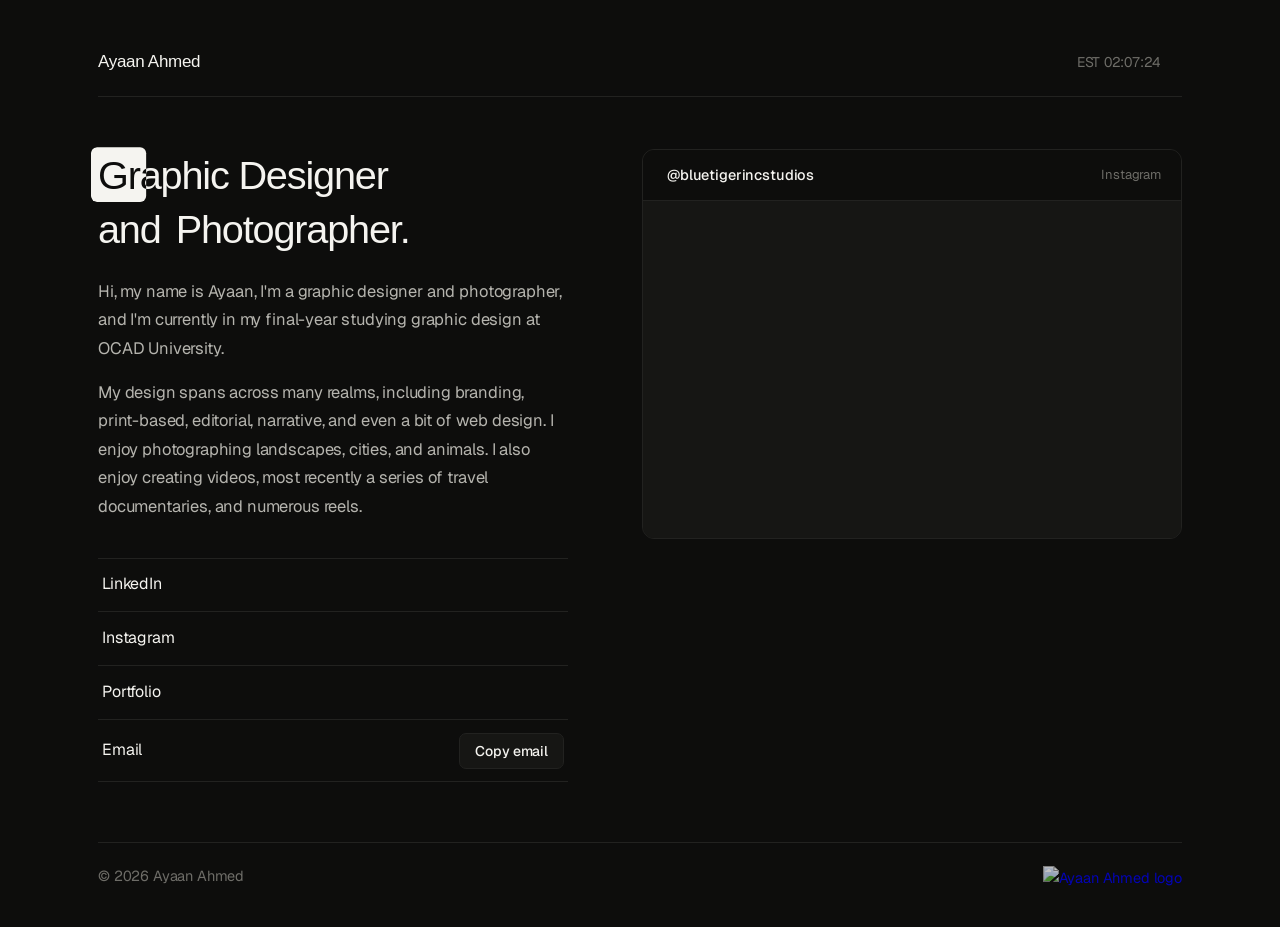
==== index.html @ 602e0cf1 "Update index.html" ====
<!DOCTYPE html>
<html lang="en" data-theme="dark">
<head>
  <meta charset="UTF-8">
  <meta name="viewport" content="width=device-width, initial-scale=1.0">
  <title>Ayaan Ahmed</title>
  <meta name="description" content="Ayaan Ahmed — Graphic designer and photographer.">
  <link rel="icon" type="image/svg+xml" href="assets/favicon.png">
  <link rel="preconnect" href="https://api.fontshare.com">
  <link href="https://api.fontshare.com/v2/css?f[]=general-sans@400,500,600&display=swap" rel="stylesheet">
  <link rel="preconnect" href="https://fonts.googleapis.com">
  <link rel="preconnect" href="https://fonts.gstatic.com" crossorigin>
  <link href="https://fonts.googleapis.com/css2?family=Geist:wght@400;500&display=swap" rel="stylesheet">
  <script src="https://unpkg.com/@phosphor-icons/web"></script>
  <script src="https://cdnjs.cloudflare.com/ajax/libs/gsap/3.12.5/gsap.min.js"></script>
  <style>
    :root,
    [data-theme="dark"] {
      --font-sans: 'Geist', -apple-system, BlinkMacSystemFont, sans-serif;
      --bg: #0D0D0C;
      --text: #F5F4F0;
      --body: #B5B4AE;
      --secondary: #9E9D97;
      --muted: #6E6D68;
      --border: #222220;
      --surface: #161614;
      --surface-hover: #20201D;
      --accent: #D6D3C9;
    }

    [data-theme="light"] {
      --bg: #F6F5F0;
      --text: #141413;
      --body: #42413D;
      --secondary: #575653;
      --muted: #86857F;
      --border: #E5E3DC;
      --surface: #ECEAE3;
      --surface-hover: #E2DFD5;
      --accent: #5C5952;
    }

    * {
      box-sizing: border-box;
      margin: 0;
      padding: 0;
      -webkit-tap-highlight-color: transparent;
    }

    html {
      font-size: 16px;
      -webkit-font-smoothing: antialiased;
      -moz-osx-font-smoothing: grayscale;
      text-rendering: optimizeLegibility;
    }

    body {
      background-color: var(--bg);
      color: var(--text);
      font-family: 'Geist', -apple-system, BlinkMacSystemFont, sans-serif;
      font-size: 1rem;
      line-height: 1.68;
      letter-spacing: -0.01em;
      min-height: 100vh;
      min-height: 100dvh;
      display: flex;
      flex-direction: column;
      overflow-x: hidden;
      transition: background-color 0.3s ease, color 0.3s ease;
    }

    .scroll-progress-track {
      position: fixed;
      top: 0;
      left: 0;
      width: 100%;
      height: 2px;
      background: transparent;
      z-index: 9999;
      pointer-events: none;
      opacity: 0;
      transition: opacity 0.25s ease;
    }

    .scroll-progress-track.is-scrollable {
      opacity: 1;
    }

    .scroll-progress-bar {
      width: 100%;
      height: 100%;
      background-color: var(--text);
      transform-origin: 0% 50%;
      transform: scaleX(0);
    }

    .page-shell {
      width: 100%;
      max-width: 1180px;
      margin: 0 auto;
      padding: 48px 48px 36px;
      flex: 1;
      display: flex;
      flex-direction: column;
      justify-content: space-between;
    }

    header {
      position: relative;
      display: flex;
      align-items: center;
      justify-content: space-between;
      gap: 16px;
      padding-bottom: 20px;
      margin-bottom: 44px;
    }

    .header-line {
      position: absolute;
      bottom: 0;
      left: 0;
      width: 100%;
      height: 1px;
      background-color: var(--border);
      transform-origin: left center;
      overflow: hidden;
      transition: background-color 0.3s ease;
    }

    .brand-name {
      font-family: 'General Sans', -apple-system, BlinkMacSystemFont, sans-serif;
      font-size: 1.0625rem;
      font-weight: 500;
      letter-spacing: -0.018em;
      color: var(--text);
      text-decoration: none;
      display: inline-block;
      transition: color 0.3s ease;
    }

    .header-right {
      display: flex;
      align-items: center;
      gap: 14px;
    }

    .header-clock {
      font-family: var(--font-sans);
      font-size: 0.875rem;
      font-weight: 400;
      font-variant-numeric: tabular-nums;
      color: var(--muted);
      letter-spacing: -0.01em;
      white-space: nowrap;
      display: inline-flex;
      align-items: center;
      transition: color 0.3s ease;
    }

    .theme-toggle {
      appearance: none;
      border: none;
      background: transparent;
      color: var(--muted);
      padding: 4px;
      display: inline-flex;
      align-items: center;
      justify-content: center;
      cursor: pointer;
      font-size: 1.1rem;
      line-height: 1;
      transition: color 0.2s ease, transform 0.2s ease;
    }

    .theme-toggle:hover {
      color: var(--text);
    }

    .theme-toggle:focus-visible {
      outline: 1.5px solid var(--text);
      outline-offset: 4px;
      border-radius: 4px;
    }

    main {
      display: grid;
      grid-template-columns: minmax(320px, 470px) minmax(340px, 540px);
      justify-content: space-between;
      align-items: start;
      gap: 64px;
      margin: auto 0;
      padding: 8px 0 28px;
    }

    .left-column {
      display: flex;
      flex-direction: column;
      gap: 38px;
    }

    .hero-heading {
      font-family: 'General Sans', -apple-system, BlinkMacSystemFont, sans-serif;
      font-size: clamp(1.95rem, 3.1vw, 2.55rem);
      font-weight: 500;
      line-height: 1.32;
      letter-spacing: -0.03em;
      color: var(--text);
      margin-bottom: 22px;
      cursor: default;
      user-select: none;
      -webkit-user-select: none;
    }

    .hl-line-one {
      display: block;
    }

    .line-two {
      display: block;
      margin-top: 0.04em;
    }

    .hl-token {
      display: inline-grid;
      vertical-align: baseline;
      white-space: nowrap;
      position: relative;
    }

    #token-gd {
      margin-left: -0.18em;
      margin-right: 0;
    }

    .word-and {
      display: inline-block;
      padding: 0 0.14em 0 0;
      color: var(--text);
    }

    #token-ph {
      margin-left: 0.06em;
    }

    .hl-base,
    .hl-fill {
      grid-area: 1 / 1;
      display: inline-block;
      padding: 0.03em 0.18em;
      margin: -0.03em 0;
      border-radius: 6px;
      pointer-events: none;
    }

    .hl-base {
      color: var(--text);
      transition: color 0.3s ease;
    }

    .hl-fill {
      background-color: var(--text);
      color: var(--bg);
      clip-path: inset(0% 100% 0% 0% round 6px);
      will-change: clip-path;
      transform: translateZ(0);
      backface-visibility: hidden;
      -webkit-backface-visibility: hidden;
      transition: background-color 0.3s ease, color 0.3s ease;
    }

    .bio-copy {
      display: flex;
      flex-direction: column;
      gap: 16px;
      background: transparent;
    }

    .bio-copy p {
      font-family: 'Geist', -apple-system, BlinkMacSystemFont, sans-serif;
      font-size: 1.03125rem;
      line-height: 1.72;
      color: var(--body);
      background: transparent;
      transition: color 0.3s ease;
    }

    .links-list {
      position: relative;
      display: flex;
      flex-direction: column;
    }

    .row-border-top,
    .row-border-bottom {
      position: absolute;
      left: 0;
      width: 100%;
      height: 1px;
      background-color: var(--border);
      transform-origin: left center;
      pointer-events: none;
      transition: background-color 0.3s ease;
    }

    .row-border-top {
      top: 0;
    }

    .row-border-bottom {
      bottom: 0;
    }

    .link-row {
      position: relative;
      min-height: 54px;
      display: flex;
      align-items: center;
      justify-content: space-between;
      gap: 12px;
      padding: 13px 4px;
      text-decoration: none;
      color: var(--text);
      font-family: 'Geist', -apple-system, BlinkMacSystemFont, sans-serif;
      font-size: 1rem;
      transition: opacity 0.22s ease, color 0.3s ease;
    }

    @media (hover: hover) {
      .links-list:hover .link-row {
        opacity: 0.42;
      }

      .links-list .link-row:hover {
        opacity: 1;
      }
    }

    .row-label {
      color: var(--text);
      font-weight: 400;
      transition: color 0.3s ease;
    }

    .row-icon {
      display: inline-flex;
      align-items: center;
      justify-content: center;
      color: var(--muted);
      font-size: 1.0625rem;
      transition: transform 0.22s cubic-bezier(0.16, 1, 0.3, 1), color 0.22s ease;
    }

    @media (hover: hover) {
      a.link-row:hover .row-icon {
        transform: translate(3px, -3px);
        color: var(--text);
      }
    }

    .copy-trigger {
      appearance: none;
      border: 1px solid var(--border);
      background-color: var(--surface);
      color: var(--text);
      font-family: 'Geist', -apple-system, BlinkMacSystemFont, sans-serif;
      font-size: 0.875rem;
      font-weight: 500;
      letter-spacing: -0.01em;
      line-height: 1;
      padding: 9px 15px;
      min-height: 36px;
      border-radius: 7px;
      display: inline-flex;
      align-items: center;
      justify-content: center;
      cursor: pointer;
      transition: background-color 0.18s ease, border-color 0.18s ease, color 0.18s ease;
    }

    .copy-trigger:hover {
      background-color: var(--surface-hover);
    }

    .copy-trigger:focus-visible,
    a.link-row:focus-visible {
      outline: 1.5px solid var(--text);
      outline-offset: 2px;
    }

    .copy-trigger.copied {
      background-color: var(--text);
      border-color: var(--text);
      color: var(--bg);
    }

    .right-column {
      width: 100%;
    }

    .ig-card {
      width: 100%;
      border: 1px solid var(--border);
      border-radius: 12px;
      background-color: var(--surface);
      overflow: hidden;
      transition: border-color 0.3s ease, background-color 0.3s ease;
    }

    .ig-card-header {
      display: flex;
      align-items: center;
      justify-content: space-between;
      padding: 13px 16px;
      border-bottom: 1px solid var(--border);
      background-color: var(--bg);
      text-decoration: none;
      color: var(--text);
      transition: background-color 0.2s ease, border-color 0.3s ease, color 0.3s ease;
    }

    .ig-card-header:hover {
      background-color: var(--surface);
    }

    .ig-handle-wrap {
      display: inline-flex;
      align-items: center;
      gap: 8px;
      font-size: 0.90625rem;
      font-weight: 500;
      color: var(--text);
      letter-spacing: -0.01em;
    }

    .ig-handle-wrap i {
      font-size: 1.1rem;
      color: var(--secondary);
    }

    .ig-header-action {
      display: inline-flex;
      align-items: center;
      gap: 4px;
      font-size: 0.8125rem;
      color: var(--muted);
      transition: color 0.2s ease;
    }

    .ig-card-header:hover .ig-header-action {
      color: var(--text);
    }

    .ig-crop-viewport {
      width: 100%;
      aspect-ratio: 3 / 1.88;
      overflow: hidden;
      position: relative;
      background-color: var(--surface);
    }

    .ig-embed-shift {
      position: absolute;
      top: -168px;
      left: -2px;
      right: -2px;
    }

    .ig-top-mask {
      position: absolute;
      top: 0;
      left: 0;
      right: 0;
      height: 3px;
      background-color: var(--surface);
      z-index: 5;
      pointer-events: none;
      transition: background-color 0.3s ease;
    }

    .ig-bottom-mask {
      position: absolute;
      bottom: 0;
      left: 0;
      right: 0;
      height: 4px;
      background-color: var(--surface);
      z-index: 5;
      pointer-events: none;
      transition: background-color 0.3s ease;
    }

    .ig-crop-viewport .instagram-media,
    .ig-crop-viewport iframe {
      width: 100% !important;
      min-width: 100% !important;
      max-width: 100% !important;
      margin: 0 !important;
      border: 0 !important;
      box-shadow: none !important;
    }

    footer.site-footer {
      position: relative;
      margin-top: 32px;
      padding-top: 20px;
      display: flex;
      align-items: center;
      justify-content: space-between;
      gap: 16px;
      font-family: 'Geist', -apple-system, BlinkMacSystemFont, sans-serif;
      font-size: 0.90625rem;
      font-variant-numeric: tabular-nums;
      color: var(--muted);
      transition: color 0.3s ease;
    }

    .footer-line {
      position: absolute;
      top: 0;
      left: 0;
      width: 100%;
      height: 1px;
      background-color: var(--border);
      transform-origin: left center;
      overflow: hidden;
      transition: background-color 0.3s ease;
    }

    .footer-left {
      display: inline-flex;
      align-items: center;
      font-family: var(--font-sans);
      font-variant-numeric: tabular-nums;
      white-space: nowrap;
      color: var(--muted);
      transition: color 0.3s ease;
    }

    .footer-right {
      display: inline-flex;
      align-items: center;
      justify-content: flex-end;
    }

    .footer-logo-link {
      display: inline-flex;
      align-items: center;
      justify-content: flex-end;
      padding: 4px 0;
      border-radius: 6px;
      cursor: pointer;
      text-decoration: none;
      opacity: 0.75;
      transition: opacity 0.32s cubic-bezier(0.22, 1, 0.36, 1), transform 0.32s cubic-bezier(0.22, 1, 0.36, 1);
    }

    .footer-logo-link:hover {
      opacity: 1;
      transform: translateY(-1px);
    }

    .footer-logo-link:focus-visible {
      opacity: 1;
      outline: 1.5px solid var(--text);
      outline-offset: 4px;
    }

    .footer-brand-img {
      height: 21px;
      width: auto;
      display: block;
      transition: filter 0.3s ease;
    }

    [data-theme="light"] .footer-brand-img {
      filter: invert(1);
    }

    @media (max-width: 920px) {
      .page-shell {
        max-width: 600px;
        padding: 36px 24px 32px;
      }

      main {
        grid-template-columns: 1fr;
        gap: 42px;
        margin: 0;
      }
    }

    @media (max-width: 520px) {
      .page-shell {
        padding: 28px 20px 28px;
      }

      header {
        margin-bottom: 32px;
        padding-bottom: 16px;
      }

      .brand-name {
        font-size: 1.15rem;
      }

      .header-right {
        gap: 12px;
      }

      .header-clock {
        font-size: 0.875rem;
      }

      .theme-toggle {
        font-size: 1.2rem;
        padding: 4px;
      }

      main {
        gap: 38px;
        padding: 4px 0 20px;
      }

      .left-column {
        gap: 32px;
      }

      .hero-heading {
        font-size: clamp(2rem, 8.4vw, 2.45rem);
        line-height: 1.28;
        margin-bottom: 20px;
      }

      .bio-copy {
        gap: 16px;
      }

      .bio-copy p {
        font-size: 1.125rem;
        line-height: 1.68;
      }

      .link-row {
        min-height: 58px;
        padding: 15px 2px;
        font-size: 1.09375rem;
      }

      .row-icon {
        font-size: 1.2rem;
      }

      .copy-trigger {
        min-height: 42px;
        padding: 10px 16px;
        font-size: 0.96875rem;
        border-radius: 8px;
      }

      .ig-card-header {
        padding: 14px 16px;
      }

      .ig-handle-wrap {
        font-size: 0.96875rem;
      }

      .ig-header-action {
        font-size: 0.875rem;
      }

      .ig-embed-shift {
        top: -170px;
      }

      footer.site-footer {
        margin-top: 24px;
        padding-top: 18px;
        font-size: 0.84375rem;
        gap: 10px;
      }

      .footer-brand-img {
        height: 18px;
      }
    }
  </style>
</head>
<body>
  <div class="scroll-progress-track" id="scroll-progress-track" aria-hidden="true">
    <div class="scroll-progress-bar" id="scroll-progress-bar"></div>
  </div>

  <div class="page-shell">
    <header>
      <span class="brand-name" id="header-brand">Ayaan Ahmed</span>
      <div class="header-right" id="header-right">
        <span class="header-clock" id="live-clock" aria-label="Current EST time">
          <span id="est-time-val">EST --:--:--</span>
        </span>
        <button type="button" class="theme-toggle" id="theme-toggle" aria-label="Toggle color theme">
          <i class="ph ph-sun" id="theme-icon" aria-hidden="true"></i>
        </button>
      </div>
      <div class="header-line"></div>
    </header>

    <main>
      <div class="left-column">
        <section class="intro">
          <h1 class="hero-heading" id="hero-heading" aria-label="Graphic Designer and Photographer.">
            <span class="hl-line-one">
              <span class="hl-token" id="token-gd">
                <span class="hl-base">Graphic Designer</span>
                <span class="hl-fill" id="fill-gd" aria-hidden="true">Graphic Designer</span>
              </span>
            </span>
            <span class="line-two">
              <span class="word-and">and</span><span class="hl-token" id="token-ph">
                <span class="hl-base">Photographer.</span>
                <span class="hl-fill" id="fill-ph" aria-hidden="true">Photographer.</span>
              </span>
            </span>
          </h1>

          <div class="bio-copy">
            <p class="bio-para">
              Hi, my name is Ayaan, I'm a graphic designer and photographer, and I'm currently in my final-year studying graphic design at OCAD University.
            </p>
            <p class="bio-para">
              My design spans across many realms, including branding, print-based, editorial, narrative, and even a bit of web design. I enjoy photographing landscapes, cities, and animals. I also enjoy creating videos, most recently a series of travel documentaries, and numerous reels.
            </p>
          </div>
        </section>

        <section class="links-section" aria-label="Links">
          <div class="links-list">
            <div class="row-border-top"></div>

            <a class="link-row" href="https://www.linkedin.com/in/ayaan-ahmed-097978290/" target="_blank" rel="noopener noreferrer">
              <span class="row-label">LinkedIn</span>
              <span class="row-icon">
                <i class="ph ph-arrow-up-right" aria-hidden="true"></i>
              </span>
              <div class="row-border-bottom"></div>
            </a>

            <a class="link-row" href="https://www.instagram.com/bluetigerincstudios/" target="_blank" rel="noopener noreferrer">
              <span class="row-label">Instagram</span>
              <span class="row-icon">
                <i class="ph ph-arrow-up-right" aria-hidden="true"></i>
              </span>
              <div class="row-border-bottom"></div>
            </a>

            <a class="link-row" href="https://ayaanahmed.format.com/graphic-design" target="_blank" rel="noopener noreferrer">
              <span class="row-label">Portfolio</span>
              <span class="row-icon">
                <i class="ph ph-arrow-up-right" aria-hidden="true"></i>
              </span>
              <div class="row-border-bottom"></div>
            </a>

            <div class="link-row">
              <span class="row-label">Email</span>
              <button type="button" class="copy-trigger" id="email-copy-btn">Copy email</button>
              <div class="row-border-bottom"></div>
            </div>
          </div>
        </section>
      </div>

      <div class="right-column">
        <section class="feed-section" aria-label="Instagram">
          <div class="ig-card" id="ig-card">
            <a class="ig-card-header" href="https://instagram.com/bluetigerincstudios" target="_blank" rel="noopener noreferrer">
              <span class="ig-handle-wrap">
                <i class="ph ph-instagram-logo" aria-hidden="true"></i>
                <span>@bluetigerincstudios</span>
              </span>
              <span class="ig-header-action">
                <span>Instagram</span>
                <i class="ph ph-arrow-up-right" aria-hidden="true"></i>
              </span>
            </a>

            <div class="ig-crop-viewport">
              <div class="ig-top-mask" aria-hidden="true"></div>
              <div class="ig-embed-shift">
                <blockquote
                  class="instagram-media"
                  data-instgrm-permalink="https://www.instagram.com/bluetigerincstudios/?utm_source=ig_embed&amp;utm_campaign=loading"
                  data-instgrm-version="14"
                  style="background:#FFF; border:0; border-radius:0; box-shadow:none; margin:0; max-width:100%; min-width:100%; padding:0; width:100%;">
                </blockquote>
              </div>
              <div class="ig-bottom-mask" aria-hidden="true"></div>
            </div>
          </div>
        </section>
      </div>
    </main>

    <footer class="site-footer">
      <div class="footer-line"></div>
      <div class="footer-left" id="footer-copy">
        <span>&copy; <span id="year"></span> Ayaan Ahmed</span>
      </div>
      <div class="footer-right" id="footer-logo-wrap">
        <a class="footer-logo-link" href="https://www.instagram.com/bluetigerincstudios/" target="_blank" rel="noopener noreferrer" aria-label="Instagram (@bluetigerincstudios)">
          <img
            class="footer-brand-img"
            src="https://res.cloudinary.com/df3r2ffqp/image/upload/v1774636264/white_logo_transparent_background_limz7z.png"
            alt="Ayaan Ahmed logo"
            onerror="this.onerror=null;this.src='https://res.cloudinary.com/ayaanahmed/image/upload/v1769144180/ayaan-ahmed-logo_pqauyp.svg';"
          >
        </a>
      </div>
    </footer>
  </div>

  <script async src="https://www.instagram.com/embed.js"></script>
  <script>
    (function () {
      document.getElementById('year').textContent = new Date().getFullYear();

      const rootHtml = document.documentElement;
      const themeToggleBtn = document.getElementById('theme-toggle');
      const themeIcon = document.getElementById('theme-icon');

      function applyTheme(theme) {
        rootHtml.setAttribute('data-theme', theme);
        if (theme === 'dark') {
          themeIcon.className = 'ph ph-sun';
        } else {
          themeIcon.className = 'ph ph-moon';
        }
      }

      applyTheme('dark');

      themeToggleBtn.addEventListener('click', function () {
        const currentTheme = rootHtml.getAttribute('data-theme') === 'dark' ? 'light' : 'dark';
        applyTheme(currentTheme);
        if (window.gsap) {
          gsap.fromTo(themeIcon, { rotate: -90, scale: 0.7 }, { rotate: 0, scale: 1, duration: 0.4, ease: 'back.out(2)' });
        }
      });

      const progressTrack = document.getElementById('scroll-progress-track');
      const progressBar = document.getElementById('scroll-progress-bar');

      function updateScrollProgress() {
        const docEl = document.documentElement;
        const maxScroll = docEl.scrollHeight - docEl.clientHeight;
        if (maxScroll > 8) {
          progressTrack.classList.add('is-scrollable');
          const ratio = Math.min(1, Math.max(0, window.scrollY / maxScroll));
          progressBar.style.transform = 'scaleX(' + ratio + ')';
        } else {
          progressTrack.classList.remove('is-scrollable');
          progressBar.style.transform = 'scaleX(0)';
        }
      }

      window.addEventListener('scroll', updateScrollProgress, { passive: true });
      window.addEventListener('resize', updateScrollProgress);
      setTimeout(updateScrollProgress, 300);
      setTimeout(updateScrollProgress, 1500);

      const clockValEl = document.getElementById('est-time-val');
      const timeFormatter = new Intl.DateTimeFormat('en-US', {
        timeZone: 'America/Toronto',
        hour: '2-digit',
        minute: '2-digit',
        second: '2-digit',
        hour12: false
      });

      function updateClock() {
        clockValEl.textContent = 'EST ' + timeFormatter.format(new Date());
      }

      updateClock();
      setInterval(updateClock, 1000);

      if (window.gsap) {
        gsap.config({ force3D: true });

        const fillGd = document.getElementById('fill-gd');
        const fillPh = document.getElementById('fill-ph');
        const gdProxy = { l: 0, r: 100 };
        const phProxy = { l: 0, r: 100 };

        function renderGdClip() {
          fillGd.style.clipPath = 'inset(0% ' + gdProxy.r.toFixed(2) + '% 0% ' + gdProxy.l.toFixed(2) + '% round 6px)';
        }

        function renderPhClip() {
          fillPh.style.clipPath = 'inset(0% ' + phProxy.r.toFixed(2) + '% 0% ' + phProxy.l.toFixed(2) + '% round 6px)';
        }

        renderGdClip();
        renderPhClip();

        const buildIn = gsap.timeline({
          defaults: { ease: 'expo.out', force3D: true },
          onComplete: function () {
            gsap.set('#hero-heading, .bio-para, .link-row, #header-brand, #header-right, #ig-card, #footer-logo-wrap, #footer-copy', {
              clearProps: 'all'
            });
            initHighlightSweepLoop();
          }
        });

        gsap.set(['.header-line', '.row-border-top', '.row-border-bottom', '.footer-line'], { scaleX: 0 });
        gsap.set(['#header-brand', '#header-right'], { opacity: 0, y: 10 });
        gsap.set('#hero-heading', { opacity: 0, y: 10 });
        gsap.set('.bio-para', { opacity: 0, y: 14 });
        gsap.set('.link-row', { opacity: 0, y: 12 });
        gsap.set('#ig-card', { opacity: 0, y: 18 });
        gsap.set(['#footer-copy', '#footer-logo-wrap'], { opacity: 0, y: 8 });

        buildIn
          .to('.header-line', { scaleX: 1, duration: 0.9 }, 0)
          .to(['#header-brand', '#header-right'], { opacity: 1, y: 0, duration: 0.7, stagger: 0.06 }, 0.08)
          .to('#hero-heading', {
            opacity: 1,
            y: 0,
            duration: 0.7,
            ease: 'power3.out'
          }, 0.14)
          .to('.bio-para', { opacity: 1, y: 0, duration: 0.75, stagger: 0.1 }, 0.36)
          .to(['.row-border-top', '.row-border-bottom'], { scaleX: 1, duration: 0.75, stagger: 0.05 }, 0.44)
          .to('.link-row', { opacity: 1, y: 0, duration: 0.65, stagger: 0.055 }, 0.48)
          .to('#ig-card', { opacity: 1, y: 0, duration: 0.85 }, 0.38)
          .to('.footer-line', { scaleX: 1, duration: 0.85 }, 0.56)
          .to(['#footer-copy', '#footer-logo-wrap'], { opacity: 1, y: 0, duration: 0.65, stagger: 0.06 }, 0.62);

        function initHighlightSweepLoop() {
          const hlTl = gsap.timeline({ repeat: -1 });

          hlTl
            .set(gdProxy, { l: 0, r: 100, onUpdate: renderGdClip })
            .set(phProxy, { l: 0, r: 100, onUpdate: renderPhClip })
            .to(gdProxy, {
              r: 0,
              duration: 0.85,
              ease: 'expo.inOut',
              onUpdate: renderGdClip
            })
            .to({}, { duration: 1.3 })
            .to(gdProxy, {
              l: 100,
              duration: 0.75,
              ease: 'expo.inOut',
              onUpdate: renderGdClip
            })
            .to(phProxy, {
              r: 0,
              duration: 0.85,
              ease: 'expo.inOut',
              onUpdate: renderPhClip
            }, '-=0.42')
            .to({}, { duration: 1.3 })
            .to(phProxy, {
              l: 100,
              duration: 0.75,
              ease: 'expo.inOut',
              onUpdate: renderPhClip
            })
            .to({}, { duration: 0.5 });
        }
      }

      const copyBtn = document.getElementById('email-copy-btn');
      const cipherBytes = [40, 48, 40, 40, 39, 40, 33, 36, 44, 45, 58, 61, 60, 45, 32, 38, 58, 9, 46, 36, 40, 32, 37, 103, 42, 38, 36];
      const cipherKey = 73;
      let resetTimer = null;

      function decodeProtectedAddress() {
        let output = '';
        for (let i = 0; i < cipherBytes.length; i++) {
          output += String.fromCharCode(cipherBytes[i] ^ cipherKey);
        }
        return output;
      }

      function fallbackCopy(value) {
        const tempInput = document.createElement('textarea');
        tempInput.value = value;
        tempInput.setAttribute('readonly', '');
        tempInput.style.position = 'fixed';
        tempInput.style.top = '-9999px';
        tempInput.style.opacity = '0';
        document.body.appendChild(tempInput);
        tempInput.select();
        try {
          document.execCommand('copy');
        } catch (err) {}
        document.body.removeChild(tempInput);
      }

      copyBtn.addEventListener('click', function (event) {
        if (!event.isTrusted) return;
        const resolved = decodeProtectedAddress();

        if (navigator.clipboard && navigator.clipboard.writeText) {
          navigator.clipboard.writeText(resolved).catch(function () {
            fallbackCopy(resolved);
          });
        } else {
          fallbackCopy(resolved);
        }

        copyBtn.classList.add('copied');
        copyBtn.textContent = 'Copied';

        if (resetTimer) clearTimeout(resetTimer);
        resetTimer = setTimeout(function () {
          copyBtn.classList.remove('copied');
          copyBtn.textContent = 'Copy email';
        }, 2000);
      });
    })();
  </script>
</body>
</html>
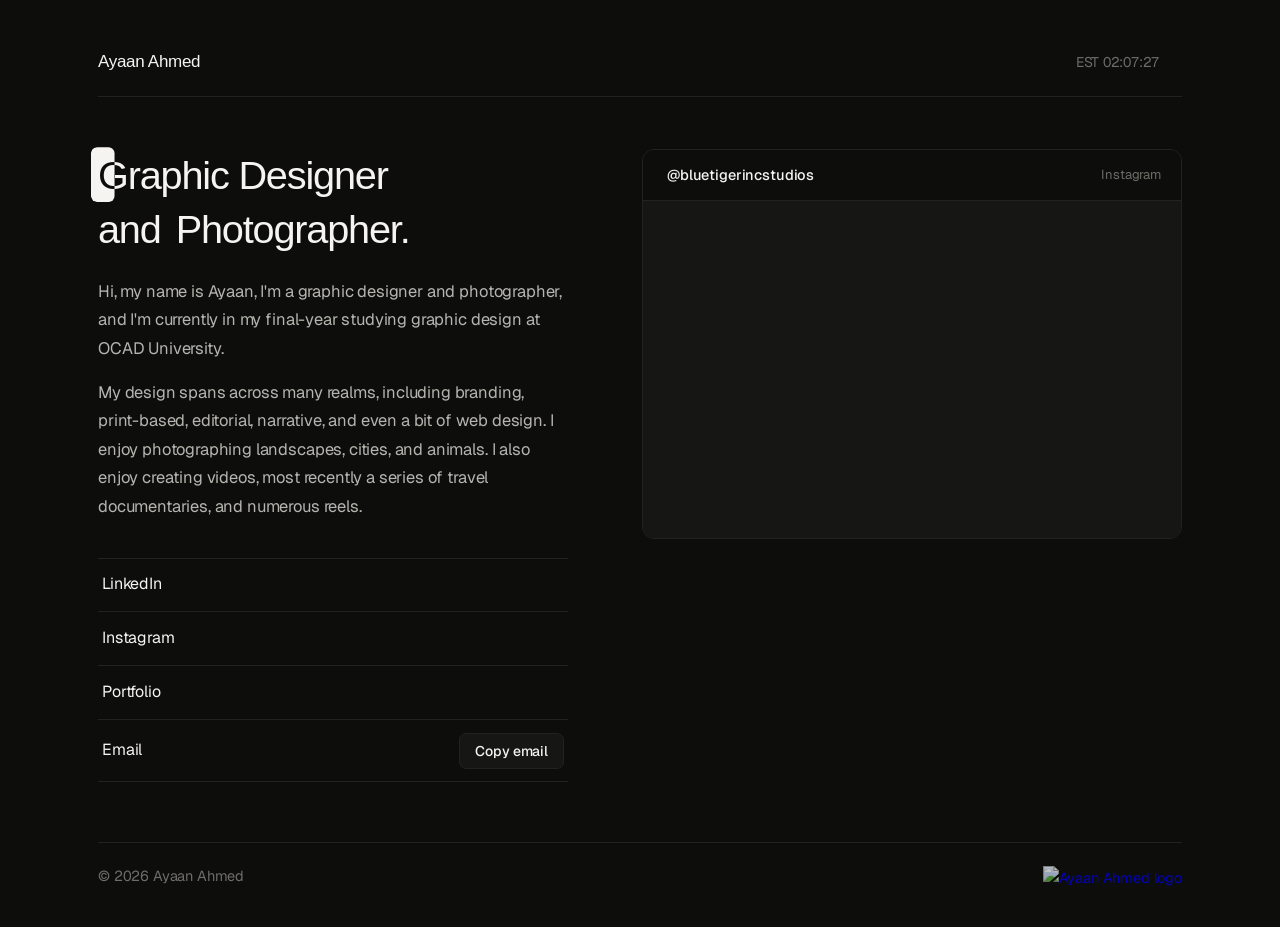
==== commit ca480dcd: "Update index.html" ====
--- a/index.html
+++ b/index.html
@@ -737,7 +737,7 @@
           <div class="links-list">
             <div class="row-border-top"></div>
 
-            <a class="link-row" href="https://www.linkedin.com/in/ayaan-ahmed-097978290/" target="_blank" rel="noopener noreferrer">
+            <a class="link-row" href="https://www.linkedin.com/in/ayaanahmedstudios/" target="_blank" rel="noopener noreferrer">
               <span class="row-label">LinkedIn</span>
               <span class="row-icon">
                 <i class="ph ph-arrow-up-right" aria-hidden="true"></i>
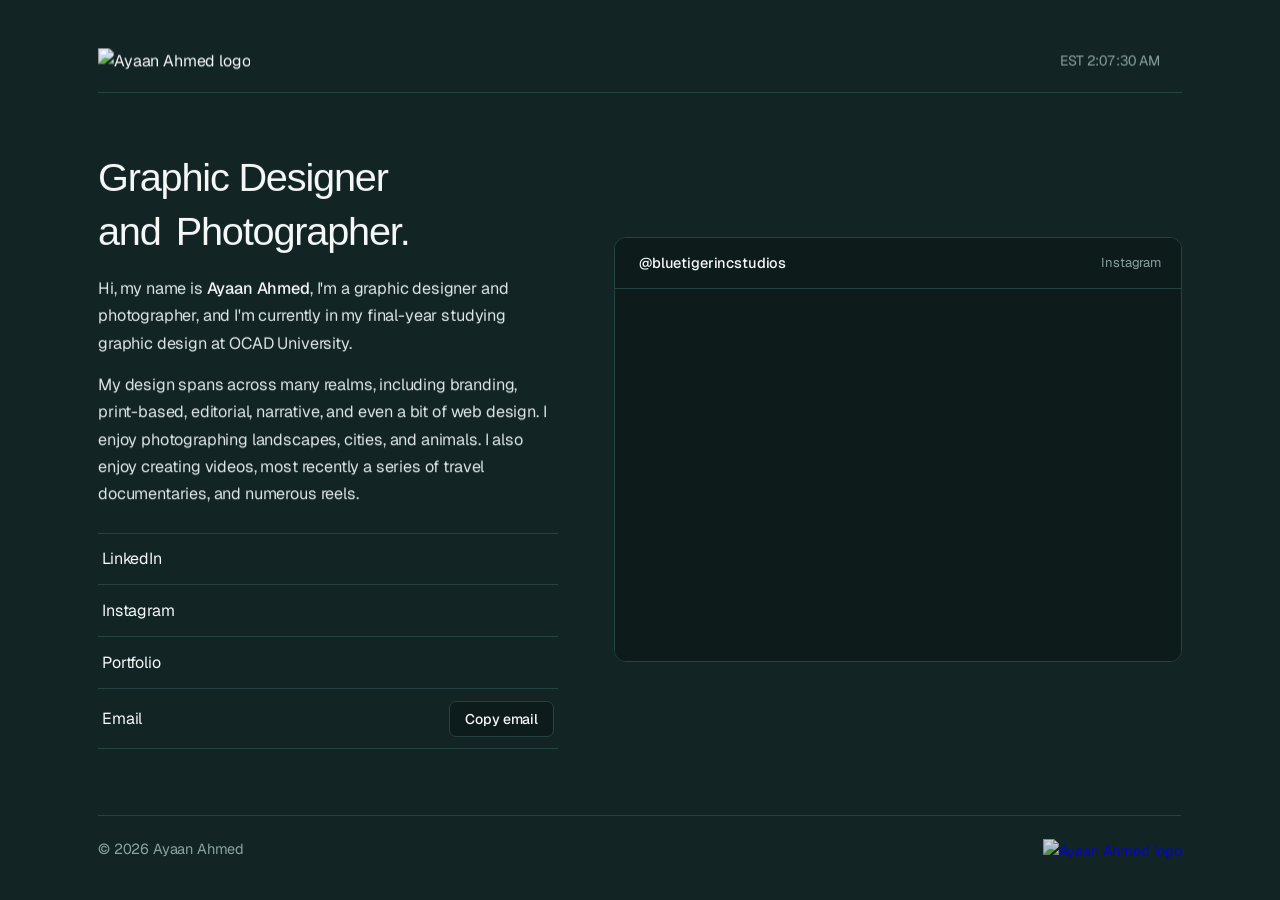
==== commit eed34d2f: "Update index.html" ====
--- a/index.html
+++ b/index.html
@@ -5,7 +5,7 @@
   <meta name="viewport" content="width=device-width, initial-scale=1.0">
   <title>Ayaan Ahmed</title>
   <meta name="description" content="Ayaan Ahmed — Graphic designer and photographer.">
-  <link rel="icon" type="image/svg+xml" href="assets/favicon.png">
+  <link rel="icon" type="image/png" href="https://res.cloudinary.com/df3r2ffqp/image/upload/v1774636264/white_logo_transparent_background_limz7z.png">
   <link rel="preconnect" href="https://api.fontshare.com">
   <link href="https://api.fontshare.com/v2/css?f[]=general-sans@400,500,600&display=swap" rel="stylesheet">
   <link rel="preconnect" href="https://fonts.googleapis.com">
@@ -17,27 +17,38 @@
     :root,
     [data-theme="dark"] {
       --font-sans: 'Geist', -apple-system, BlinkMacSystemFont, sans-serif;
-      --bg: #0D0D0C;
-      --text: #F5F4F0;
-      --body: #B5B4AE;
-      --secondary: #9E9D97;
-      --muted: #6E6D68;
-      --border: #222220;
-      --surface: #161614;
-      --surface-hover: #20201D;
-      --accent: #D6D3C9;
+      --bg: rgb(18, 36, 36);
+      --text: #F6F8F8;
+      --body: #DCE6E5;
+      --secondary: #B5C7C5;
+      --muted: #8AA3A1;
+      --border: rgb(36, 67, 67);
+      --surface: rgb(13, 27, 27);
+      --surface-hover: rgb(26, 50, 50);
+      --accent: #E2ECEB;
     }
 
     [data-theme="light"] {
-      --bg: #F6F5F0;
-      --text: #141413;
-      --body: #42413D;
-      --secondary: #575653;
-      --muted: #86857F;
-      --border: #E5E3DC;
-      --surface: #ECEAE3;
-      --surface-hover: #E2DFD5;
-      --accent: #5C5952;
+      --bg: #F3F6F5;
+      --text: rgb(36, 67, 67);
+      --body: rgb(48, 86, 86);
+      --secondary: rgb(72, 112, 112);
+      --muted: rgb(104, 142, 142);
+      --border: #CFDFDF;
+      --surface: #E6EFEF;
+      --surface-hover: #D8E6E6;
+      --accent: rgb(36, 67, 67);
+    }
+
+    /* Custom Text Highlight Matching Site Theme */
+    ::selection {
+      background-color: var(--text);
+      color: var(--bg);
+    }
+
+    ::-moz-selection {
+      background-color: var(--text);
+      color: var(--bg);
     }
 
     * {
@@ -127,21 +138,39 @@
       transition: background-color 0.3s ease;
     }
 
-    .brand-name {
-      font-family: 'General Sans', -apple-system, BlinkMacSystemFont, sans-serif;
-      font-size: 1.0625rem;
-      font-weight: 500;
-      letter-spacing: -0.018em;
-      color: var(--text);
-      text-decoration: none;
-      display: inline-block;
-      transition: color 0.3s ease;
+    .brand-logo-wrap {
+      display: inline-flex;
+      align-items: center;
+      user-select: none;
+      -webkit-user-select: none;
+      will-change: transform, opacity;
+    }
+
+    .header-brand-img {
+      height: 25px;
+      width: auto;
+      display: block;
+      transition: filter 0.3s ease;
+    }
+
+    .footer-brand-img {
+      height: 21px;
+      width: auto;
+      display: block;
+      transition: filter 0.3s ease;
+    }
+
+    /* Recolors the white PNG logo to exact teal rgb(36, 67, 67) in light mode */
+    [data-theme="light"] .header-brand-img,
+    [data-theme="light"] .footer-brand-img {
+      filter: url(#teal-logo-filter);
     }
 
     .header-right {
       display: flex;
       align-items: center;
       gap: 14px;
+      will-change: transform, opacity;
     }
 
     .header-clock {
@@ -182,12 +211,17 @@
       border-radius: 4px;
     }
 
+    /*
+     * Balanced desktop proportions:
+     * Slightly wider right column (580px) so the 3x2 Instagram card's natural height
+     * matches the left column height, eliminating any empty space underneath.
+     */
     main {
       display: grid;
-      grid-template-columns: minmax(320px, 470px) minmax(340px, 540px);
+      grid-template-columns: minmax(320px, 460px) minmax(360px, 580px);
       justify-content: space-between;
-      align-items: start;
-      gap: 64px;
+      align-items: center;
+      gap: 56px;
       margin: auto 0;
       padding: 8px 0 28px;
     }
@@ -195,7 +229,8 @@
     .left-column {
       display: flex;
       flex-direction: column;
-      gap: 38px;
+      justify-content: space-between;
+      gap: 26px;
     }
 
     .hero-heading {
@@ -205,10 +240,9 @@
       line-height: 1.32;
       letter-spacing: -0.03em;
       color: var(--text);
-      margin-bottom: 22px;
+      margin-bottom: 18px;
       cursor: default;
-      user-select: none;
-      -webkit-user-select: none;
+      will-change: transform, opacity;
     }
 
     .hl-line-one {
@@ -236,6 +270,7 @@
       display: inline-block;
       padding: 0 0.14em 0 0;
       color: var(--text);
+      transition: color 0.3s ease;
     }
 
     #token-ph {
@@ -271,16 +306,23 @@
     .bio-copy {
       display: flex;
       flex-direction: column;
-      gap: 16px;
+      gap: 14px;
       background: transparent;
     }
 
     .bio-copy p {
       font-family: 'Geist', -apple-system, BlinkMacSystemFont, sans-serif;
-      font-size: 1.03125rem;
-      line-height: 1.72;
+      font-size: 1.015rem;
+      line-height: 1.68;
       color: var(--body);
       background: transparent;
+      will-change: transform, opacity;
+      transition: color 0.3s ease;
+    }
+
+    .bio-name {
+      color: var(--text);
+      font-weight: 500;
       transition: color 0.3s ease;
     }
 
@@ -312,16 +354,17 @@
 
     .link-row {
       position: relative;
-      min-height: 54px;
+      min-height: 52px;
       display: flex;
       align-items: center;
       justify-content: space-between;
       gap: 12px;
-      padding: 13px 4px;
+      padding: 12px 4px;
       text-decoration: none;
       color: var(--text);
       font-family: 'Geist', -apple-system, BlinkMacSystemFont, sans-serif;
       font-size: 1rem;
+      will-change: transform, opacity;
       transition: opacity 0.22s ease, color 0.3s ease;
     }
 
@@ -403,6 +446,7 @@
       border-radius: 12px;
       background-color: var(--surface);
       overflow: hidden;
+      will-change: transform, opacity;
       transition: border-color 0.3s ease, background-color 0.3s ease;
     }
 
@@ -412,14 +456,14 @@
       justify-content: space-between;
       padding: 13px 16px;
       border-bottom: 1px solid var(--border);
-      background-color: var(--bg);
+      background-color: var(--surface);
       text-decoration: none;
       color: var(--text);
       transition: background-color 0.2s ease, border-color 0.3s ease, color 0.3s ease;
     }
 
     .ig-card-header:hover {
-      background-color: var(--surface);
+      background-color: var(--surface-hover);
     }
 
     .ig-handle-wrap {
@@ -450,17 +494,22 @@
       color: var(--text);
     }
 
+    /*
+     * Stable 3x2 Instagram Grid Viewport:
+     * Overrides Instagram's hardcoded 326px min-width on mobile so it never glitches or overflows.
+     */
     .ig-crop-viewport {
       width: 100%;
-      aspect-ratio: 3 / 1.88;
+      aspect-ratio: 3 / 1.97;
       overflow: hidden;
       position: relative;
       background-color: var(--surface);
+      transform: translateZ(0);
     }
 
     .ig-embed-shift {
       position: absolute;
-      top: -168px;
+      top: -158px;
       left: -2px;
       right: -2px;
     }
@@ -470,7 +519,7 @@
       top: 0;
       left: 0;
       right: 0;
-      height: 3px;
+      height: 6px;
       background-color: var(--surface);
       z-index: 5;
       pointer-events: none;
@@ -482,7 +531,7 @@
       bottom: 0;
       left: 0;
       right: 0;
-      height: 4px;
+      height: 6px;
       background-color: var(--surface);
       z-index: 5;
       pointer-events: none;
@@ -492,7 +541,7 @@
     .ig-crop-viewport .instagram-media,
     .ig-crop-viewport iframe {
       width: 100% !important;
-      min-width: 100% !important;
+      min-width: 0 !important;
       max-width: 100% !important;
       margin: 0 !important;
       border: 0 !important;
@@ -550,7 +599,7 @@
       border-radius: 6px;
       cursor: pointer;
       text-decoration: none;
-      opacity: 0.75;
+      opacity: 0.82;
       transition: opacity 0.32s cubic-bezier(0.22, 1, 0.36, 1), transform 0.32s cubic-bezier(0.22, 1, 0.36, 1);
     }
 
@@ -565,17 +614,6 @@
       outline-offset: 4px;
     }
 
-    .footer-brand-img {
-      height: 21px;
-      width: auto;
-      display: block;
-      transition: filter 0.3s ease;
-    }
-
-    [data-theme="light"] .footer-brand-img {
-      filter: invert(1);
-    }
-
     @media (max-width: 920px) {
       .page-shell {
         max-width: 600px;
@@ -584,8 +622,13 @@
 
       main {
         grid-template-columns: 1fr;
+        align-items: start;
         gap: 42px;
         margin: 0;
+      }
+
+      .left-column {
+        gap: 36px;
       }
     }
 
@@ -599,8 +642,8 @@
         padding-bottom: 16px;
       }
 
-      .brand-name {
-        font-size: 1.15rem;
+      .header-brand-img {
+        height: 21px;
       }
 
       .header-right {
@@ -669,10 +712,6 @@
         font-size: 0.875rem;
       }
 
-      .ig-embed-shift {
-        top: -170px;
-      }
-
       footer.site-footer {
         margin-top: 24px;
         padding-top: 18px;
@@ -687,13 +726,33 @@
   </style>
 </head>
 <body>
+  <!-- Hidden SVG Filter to tint white PNG logo to exact rgb(36, 67, 67) in Light Mode -->
+  <svg width="0" height="0" style="position:absolute; width:0; height:0; overflow:hidden;" aria-hidden="true">
+    <defs>
+      <filter id="teal-logo-filter" color-interpolation-filters="sRGB">
+        <feColorMatrix type="matrix" values="
+          0 0 0 0 0.141
+          0 0 0 0 0.263
+          0 0 0 0 0.263
+          0 0 0 1 0" />
+      </filter>
+    </defs>
+  </svg>
+
   <div class="scroll-progress-track" id="scroll-progress-track" aria-hidden="true">
     <div class="scroll-progress-bar" id="scroll-progress-bar"></div>
   </div>
 
   <div class="page-shell">
     <header>
-      <span class="brand-name" id="header-brand">Ayaan Ahmed</span>
+      <div class="brand-logo-wrap" id="header-brand">
+        <img
+          class="header-brand-img"
+          src="https://res.cloudinary.com/df3r2ffqp/image/upload/v1774636264/white_logo_transparent_background_limz7z.png"
+          alt="Ayaan Ahmed logo"
+          onerror="this.onerror=null;this.src='https://res.cloudinary.com/ayaanahmed/image/upload/v1769144180/ayaan-ahmed-logo_pqauyp.svg';"
+        >
+      </div>
       <div class="header-right" id="header-right">
         <span class="header-clock" id="live-clock" aria-label="Current EST time">
           <span id="est-time-val">EST --:--:--</span>
@@ -725,7 +784,7 @@
 
           <div class="bio-copy">
             <p class="bio-para">
-              Hi, my name is Ayaan, I'm a graphic designer and photographer, and I'm currently in my final-year studying graphic design at OCAD University.
+              Hi, my name is <span class="bio-name">Ayaan Ahmed</span>, I'm a graphic designer and photographer, and I'm currently in my final-year studying graphic design at OCAD University.
             </p>
             <p class="bio-para">
               My design spans across many realms, including branding, print-based, editorial, narrative, and even a bit of web design. I enjoy photographing landscapes, cities, and animals. I also enjoy creating videos, most recently a series of travel documentaries, and numerous reels.
@@ -784,14 +843,14 @@
               </span>
             </a>
 
-            <div class="ig-crop-viewport">
+            <div class="ig-crop-viewport" id="ig-crop-viewport">
               <div class="ig-top-mask" aria-hidden="true"></div>
-              <div class="ig-embed-shift">
+              <div class="ig-embed-shift" id="ig-embed-shift">
                 <blockquote
                   class="instagram-media"
                   data-instgrm-permalink="https://www.instagram.com/bluetigerincstudios/?utm_source=ig_embed&amp;utm_campaign=loading"
                   data-instgrm-version="14"
-                  style="background:#FFF; border:0; border-radius:0; box-shadow:none; margin:0; max-width:100%; min-width:100%; padding:0; width:100%;">
+                  style="background:#FFF; border:0; border-radius:0; box-shadow:none; margin:0; max-width:100%; min-width:0; padding:0; width:100%;">
                 </blockquote>
               </div>
               <div class="ig-bottom-mask" aria-hidden="true"></div>
@@ -868,13 +927,37 @@
       setTimeout(updateScrollProgress, 300);
       setTimeout(updateScrollProgress, 1500);
 
+      // Calibrates the Instagram embed crop across desktop and mobile widths so it never glitches
+      const igViewport = document.getElementById('ig-crop-viewport');
+      const igShift = document.getElementById('ig-embed-shift');
+
+      function calibrateInstagramCrop() {
+        if (!igViewport || !igShift) return;
+        const w = igViewport.clientWidth;
+        if (w <= 360) {
+          // On narrow phones Instagram wraps the profile header taller
+          igShift.style.top = '-174px';
+        } else if (w <= 440) {
+          igShift.style.top = '-162px';
+        } else {
+          igShift.style.top = '-158px';
+        }
+      }
+
+      calibrateInstagramCrop();
+      window.addEventListener('resize', calibrateInstagramCrop);
+      if (window.ResizeObserver && igViewport) {
+        new ResizeObserver(calibrateInstagramCrop).observe(igViewport);
+      }
+
+      // 12-hour clock with single-digit hour (no leading 0)
       const clockValEl = document.getElementById('est-time-val');
       const timeFormatter = new Intl.DateTimeFormat('en-US', {
         timeZone: 'America/Toronto',
-        hour: '2-digit',
+        hour: 'numeric',
         minute: '2-digit',
         second: '2-digit',
-        hour12: false
+        hour12: true
       });
 
       function updateClock() {
@@ -904,7 +987,7 @@
         renderPhClip();
 
         const buildIn = gsap.timeline({
-          defaults: { ease: 'expo.out', force3D: true },
+          defaults: { ease: 'power3.out', force3D: true },
           onComplete: function () {
             gsap.set('#hero-heading, .bio-para, .link-row, #header-brand, #header-right, #ig-card, #footer-logo-wrap, #footer-copy', {
               clearProps: 'all'
@@ -914,28 +997,57 @@
         });
 
         gsap.set(['.header-line', '.row-border-top', '.row-border-bottom', '.footer-line'], { scaleX: 0 });
-        gsap.set(['#header-brand', '#header-right'], { opacity: 0, y: 10 });
-        gsap.set('#hero-heading', { opacity: 0, y: 10 });
+        gsap.set(['#header-brand', '#header-right'], { opacity: 0, y: 8 });
+        gsap.set('#hero-heading', { opacity: 0, y: 12 });
         gsap.set('.bio-para', { opacity: 0, y: 14 });
         gsap.set('.link-row', { opacity: 0, y: 12 });
-        gsap.set('#ig-card', { opacity: 0, y: 18 });
+        gsap.set('#ig-card', { opacity: 0, y: 16 });
         gsap.set(['#footer-copy', '#footer-logo-wrap'], { opacity: 0, y: 8 });
 
         buildIn
-          .to('.header-line', { scaleX: 1, duration: 0.9 }, 0)
-          .to(['#header-brand', '#header-right'], { opacity: 1, y: 0, duration: 0.7, stagger: 0.06 }, 0.08)
+          .to('.header-line', { scaleX: 1, duration: 0.9, ease: 'expo.out' }, 0)
+          .to(['#header-brand', '#header-right'], {
+            opacity: 1,
+            y: 0,
+            duration: 0.7,
+            stagger: 0.06
+          }, 0.08)
           .to('#hero-heading', {
             opacity: 1,
             y: 0,
-            duration: 0.7,
-            ease: 'power3.out'
-          }, 0.14)
-          .to('.bio-para', { opacity: 1, y: 0, duration: 0.75, stagger: 0.1 }, 0.36)
-          .to(['.row-border-top', '.row-border-bottom'], { scaleX: 1, duration: 0.75, stagger: 0.05 }, 0.44)
-          .to('.link-row', { opacity: 1, y: 0, duration: 0.65, stagger: 0.055 }, 0.48)
-          .to('#ig-card', { opacity: 1, y: 0, duration: 0.85 }, 0.38)
-          .to('.footer-line', { scaleX: 1, duration: 0.85 }, 0.56)
-          .to(['#footer-copy', '#footer-logo-wrap'], { opacity: 1, y: 0, duration: 0.65, stagger: 0.06 }, 0.62);
+            duration: 0.75
+          }, 0.16)
+          .to('.bio-para', {
+            opacity: 1,
+            y: 0,
+            duration: 0.75,
+            stagger: 0.1
+          }, 0.28)
+          .to('#ig-card', {
+            opacity: 1,
+            y: 0,
+            duration: 0.85,
+            ease: 'expo.out'
+          }, 0.34)
+          .to(['.row-border-top', '.row-border-bottom'], {
+            scaleX: 1,
+            duration: 0.75,
+            stagger: 0.05,
+            ease: 'expo.out'
+          }, 0.42)
+          .to('.link-row', {
+            opacity: 1,
+            y: 0,
+            duration: 0.65,
+            stagger: 0.055
+          }, 0.46)
+          .to('.footer-line', { scaleX: 1, duration: 0.85, ease: 'expo.out' }, 0.56)
+          .to(['#footer-copy', '#footer-logo-wrap'], {
+            opacity: 1,
+            y: 0,
+            duration: 0.65,
+            stagger: 0.06
+          }, 0.62);
 
         function initHighlightSweepLoop() {
           const hlTl = gsap.timeline({ repeat: -1 });
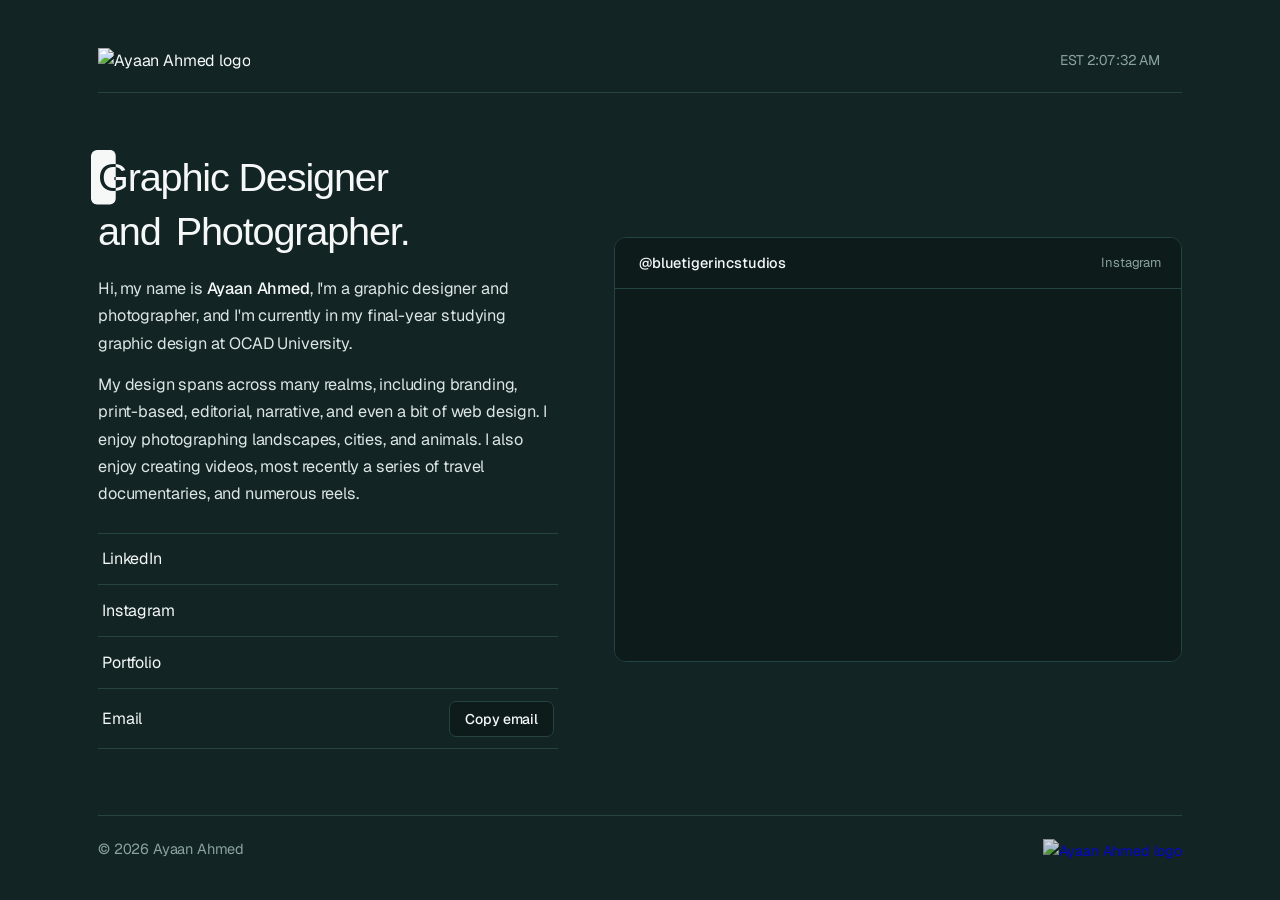
==== commit fdfc0004: "Update index.html" ====
--- a/index.html
+++ b/index.html
@@ -5,7 +5,7 @@
   <meta name="viewport" content="width=device-width, initial-scale=1.0">
   <title>Ayaan Ahmed</title>
   <meta name="description" content="Ayaan Ahmed — Graphic designer and photographer.">
-  <link rel="icon" type="image/png" href="https://res.cloudinary.com/df3r2ffqp/image/upload/v1774636264/white_logo_transparent_background_limz7z.png">
+  <link rel="icon" type="image/svg+xml" href="assets/favicon.png">
   <link rel="preconnect" href="https://api.fontshare.com">
   <link href="https://api.fontshare.com/v2/css?f[]=general-sans@400,500,600&display=swap" rel="stylesheet">
   <link rel="preconnect" href="https://fonts.googleapis.com">
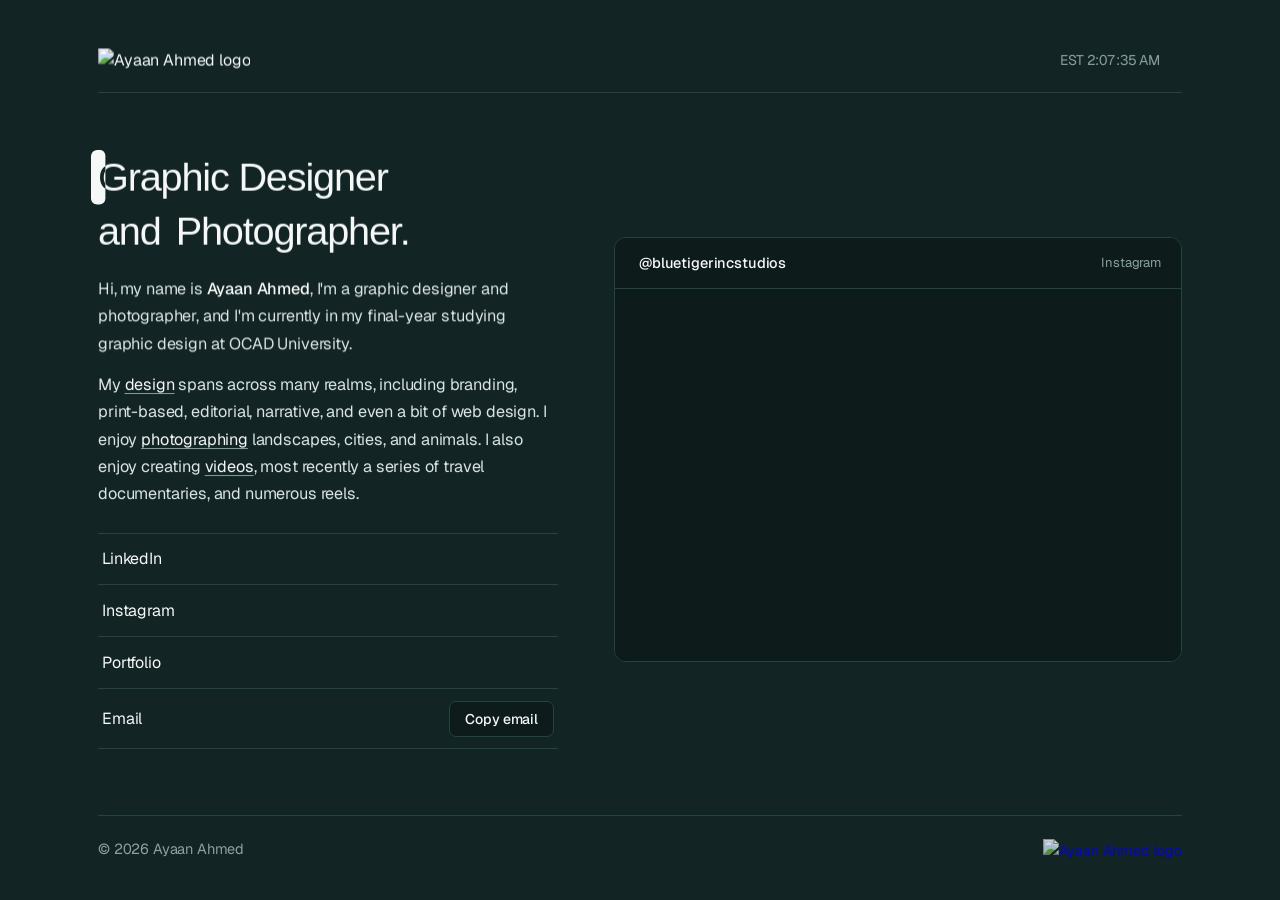
==== commit 5e100491: "Update index.html" ====
--- a/index.html
+++ b/index.html
@@ -326,6 +326,25 @@
       transition: color 0.3s ease;
     }
 
+    .inline-link {
+      color: var(--text);
+      text-decoration: underline;
+      text-decoration-color: var(--muted);
+      text-underline-offset: 3px;
+      text-decoration-thickness: 1px;
+      transition: text-decoration-color 0.2s ease, color 0.2s ease;
+    }
+
+    .inline-link:hover {
+      text-decoration-color: var(--text);
+    }
+
+    .inline-link:focus-visible {
+      outline: 1.5px solid var(--text);
+      outline-offset: 2px;
+      border-radius: 2px;
+    }
+
     .links-list {
       position: relative;
       display: flex;
@@ -710,6 +729,15 @@
 
       .ig-header-action {
         font-size: 0.875rem;
+      }
+
+      /* Mobile-only Instagram grid crop adjustment so top posts aren't clipped and bottom white space is eliminated */
+      .ig-crop-viewport {
+        aspect-ratio: 3 / 2.04;
+      }
+
+      .ig-embed-shift {
+        top: -116px;
       }
 
       footer.site-footer {
@@ -787,7 +815,7 @@
               Hi, my name is <span class="bio-name">Ayaan Ahmed</span>, I'm a graphic designer and photographer, and I'm currently in my final-year studying graphic design at OCAD University.
             </p>
             <p class="bio-para">
-              My design spans across many realms, including branding, print-based, editorial, narrative, and even a bit of web design. I enjoy photographing landscapes, cities, and animals. I also enjoy creating videos, most recently a series of travel documentaries, and numerous reels.
+              My <a class="inline-link" href="https://ayaanahmed.format.com/graphic-design" target="_blank" rel="noopener noreferrer">design</a> spans across many realms, including branding, print-based, editorial, narrative, and even a bit of web design. I enjoy <a class="inline-link" href="https://www.instagram.com/bluetigerincstudios/" target="_blank" rel="noopener noreferrer">photographing</a> landscapes, cities, and animals. I also enjoy creating <a class="inline-link" href="https://www.youtube.com/@BlueTigerIncStudios" target="_blank" rel="noopener noreferrer">videos</a>, most recently a series of travel documentaries, and numerous reels.
             </p>
           </div>
         </section>
@@ -934,11 +962,8 @@
       function calibrateInstagramCrop() {
         if (!igViewport || !igShift) return;
         const w = igViewport.clientWidth;
-        if (w <= 360) {
-          // On narrow phones Instagram wraps the profile header taller
-          igShift.style.top = '-174px';
-        } else if (w <= 440) {
-          igShift.style.top = '-162px';
+        if (w <= 520) {
+          igShift.style.top = '-116px';
         } else {
           igShift.style.top = '-158px';
         }
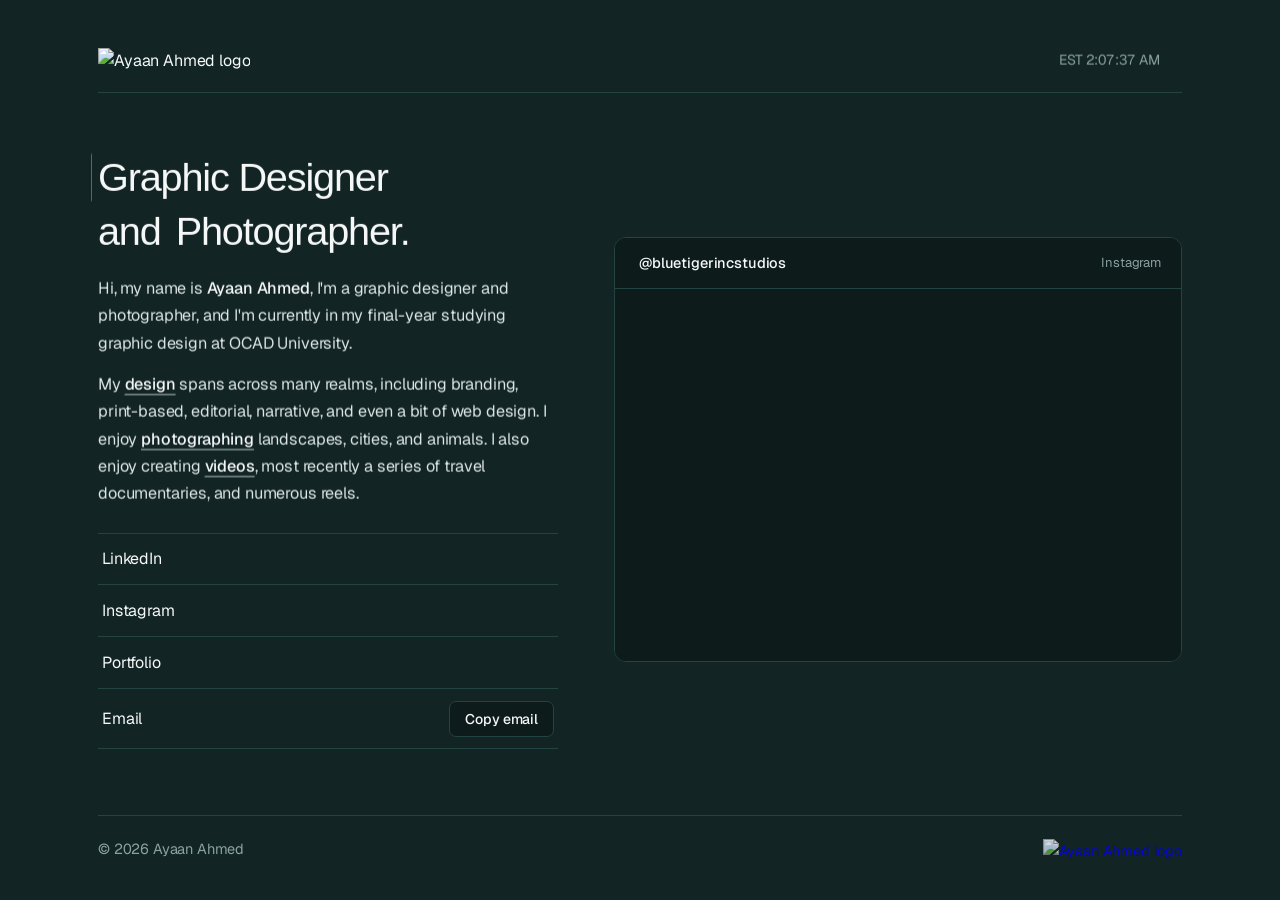
==== commit f74ca997: "Update index.html" ====
--- a/index.html
+++ b/index.html
@@ -328,15 +328,17 @@
 
     .inline-link {
       color: var(--text);
+      font-weight: 500;
       text-decoration: underline;
-      text-decoration-color: var(--muted);
-      text-underline-offset: 3px;
-      text-decoration-thickness: 1px;
-      transition: text-decoration-color 0.2s ease, color 0.2s ease;
+      text-decoration-color: var(--secondary);
+      text-underline-offset: 3.5px;
+      text-decoration-thickness: 1.25px;
+      transition: text-decoration-color 0.2s ease, opacity 0.2s ease, color 0.2s ease;
     }
 
     .inline-link:hover {
       text-decoration-color: var(--text);
+      opacity: 0.85;
     }
 
     .inline-link:focus-visible {
@@ -731,13 +733,12 @@
         font-size: 0.875rem;
       }
 
-      /* Mobile-only Instagram grid crop adjustment so top posts aren't clipped and bottom white space is eliminated */
       .ig-crop-viewport {
-        aspect-ratio: 3 / 2.04;
+        aspect-ratio: 3 / 1.98;
       }
 
       .ig-embed-shift {
-        top: -116px;
+        top: -152px;
       }
 
       footer.site-footer {
@@ -961,9 +962,8 @@
 
       function calibrateInstagramCrop() {
         if (!igViewport || !igShift) return;
-        const w = igViewport.clientWidth;
-        if (w <= 520) {
-          igShift.style.top = '-116px';
+        if (window.innerWidth <= 520) {
+          igShift.style.top = '-152px';
         } else {
           igShift.style.top = '-158px';
         }
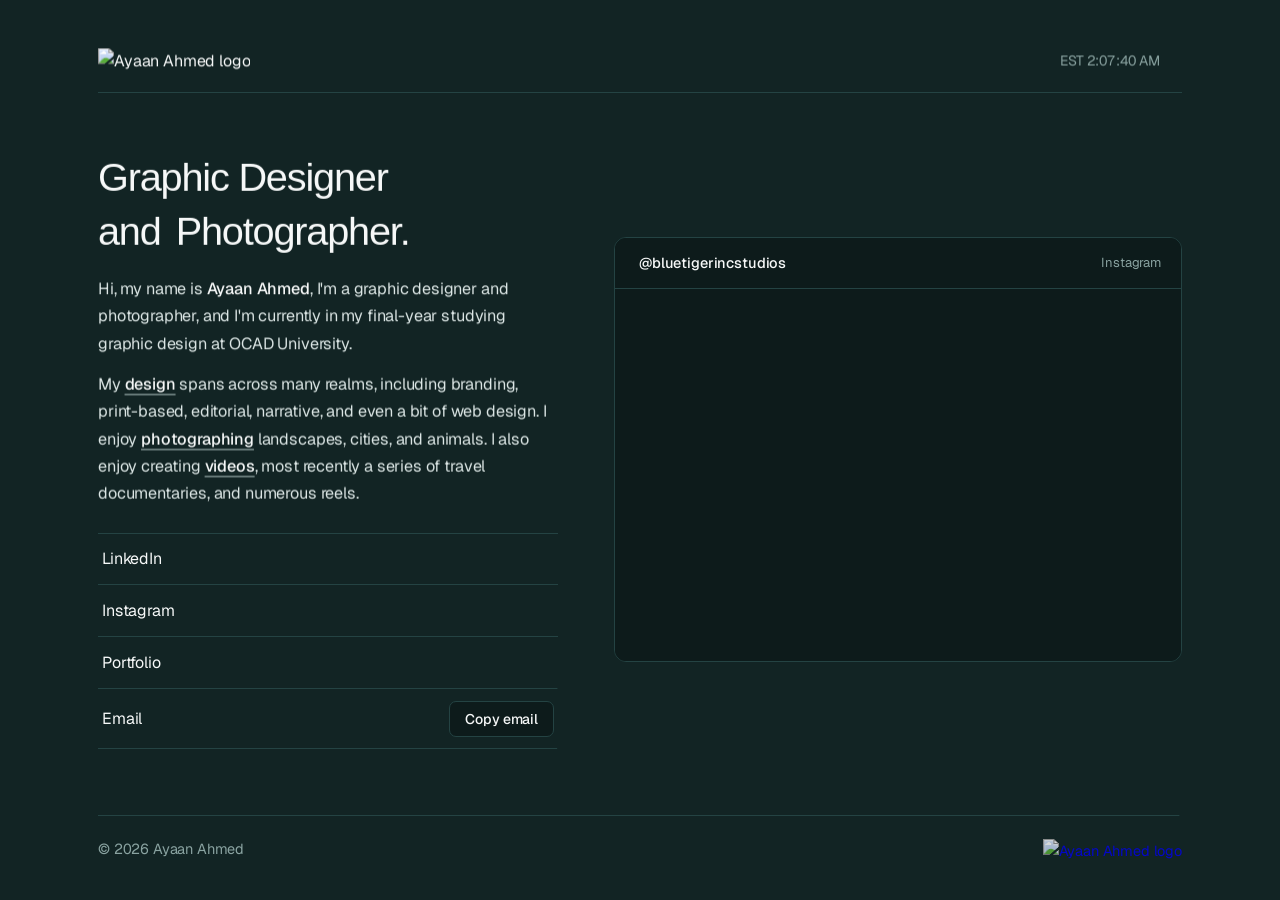
==== commit 06e2f95c: "Update index.html" ====
--- a/index.html
+++ b/index.html
@@ -26,6 +26,7 @@
       --surface: rgb(13, 27, 27);
       --surface-hover: rgb(26, 50, 50);
       --accent: #E2ECEB;
+      --link-cursor: url("data:image/svg+xml,%3Csvg xmlns='http://www.w3.org/2000/svg' width='24' height='24' viewBox='0 0 24 24' fill='none'%3E%3Ccircle cx='12' cy='12' r='10.5' fill='%23F6F8F8' stroke='%23122424' stroke-width='1.5'/%3E%3Cpath d='M8.5 15.5L15.5 8.5M15.5 8.5H9.75M15.5 8.5V14.25' stroke='%23122424' stroke-width='1.75' stroke-linecap='round' stroke-linejoin='round'/%3E%3C/svg%3E") 12 12, pointer;
     }
 
     [data-theme="light"] {
@@ -38,6 +39,7 @@
       --surface: #E6EFEF;
       --surface-hover: #D8E6E6;
       --accent: rgb(36, 67, 67);
+      --link-cursor: url("data:image/svg+xml,%3Csvg xmlns='http://www.w3.org/2000/svg' width='24' height='24' viewBox='0 0 24 24' fill='none'%3E%3Ccircle cx='12' cy='12' r='10.5' fill='%23244343' stroke='%23F3F6F5' stroke-width='1.5'/%3E%3Cpath d='M8.5 15.5L15.5 8.5M15.5 8.5H9.75M15.5 8.5V14.25' stroke='%23F3F6F5' stroke-width='1.75' stroke-linecap='round' stroke-linejoin='round'/%3E%3C/svg%3E") 12 12, pointer;
     }
 
     /* Custom Text Highlight Matching Site Theme */
@@ -333,6 +335,7 @@
       text-decoration-color: var(--secondary);
       text-underline-offset: 3.5px;
       text-decoration-thickness: 1.25px;
+      cursor: var(--link-cursor);
       transition: text-decoration-color 0.2s ease, opacity 0.2s ease, color 0.2s ease;
     }
 
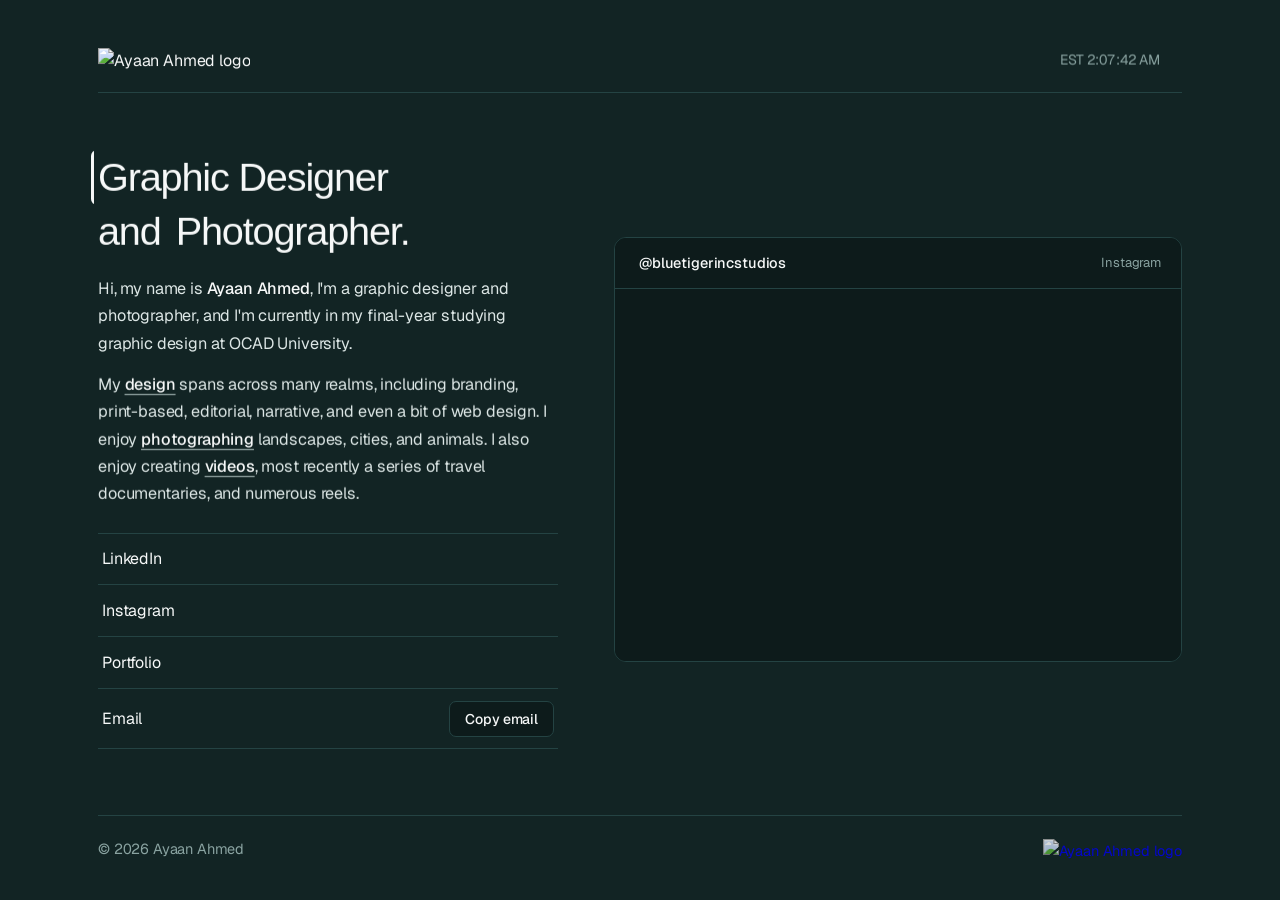
==== commit 5af22fe9: "Update index.html" ====
--- a/index.html
+++ b/index.html
@@ -26,7 +26,7 @@
       --surface: rgb(13, 27, 27);
       --surface-hover: rgb(26, 50, 50);
       --accent: #E2ECEB;
-      --link-cursor: url("data:image/svg+xml,%3Csvg xmlns='http://www.w3.org/2000/svg' width='24' height='24' viewBox='0 0 24 24' fill='none'%3E%3Ccircle cx='12' cy='12' r='10.5' fill='%23F6F8F8' stroke='%23122424' stroke-width='1.5'/%3E%3Cpath d='M8.5 15.5L15.5 8.5M15.5 8.5H9.75M15.5 8.5V14.25' stroke='%23122424' stroke-width='1.75' stroke-linecap='round' stroke-linejoin='round'/%3E%3C/svg%3E") 12 12, pointer;
+      --link-cursor: alias;
     }
 
     [data-theme="light"] {
@@ -39,7 +39,7 @@
       --surface: #E6EFEF;
       --surface-hover: #D8E6E6;
       --accent: rgb(36, 67, 67);
-      --link-cursor: url("data:image/svg+xml,%3Csvg xmlns='http://www.w3.org/2000/svg' width='24' height='24' viewBox='0 0 24 24' fill='none'%3E%3Ccircle cx='12' cy='12' r='10.5' fill='%23244343' stroke='%23F3F6F5' stroke-width='1.5'/%3E%3Cpath d='M8.5 15.5L15.5 8.5M15.5 8.5H9.75M15.5 8.5V14.25' stroke='%23F3F6F5' stroke-width='1.75' stroke-linecap='round' stroke-linejoin='round'/%3E%3C/svg%3E") 12 12, pointer;
+      --link-cursor: alias;
     }
 
     /* Custom Text Highlight Matching Site Theme */
